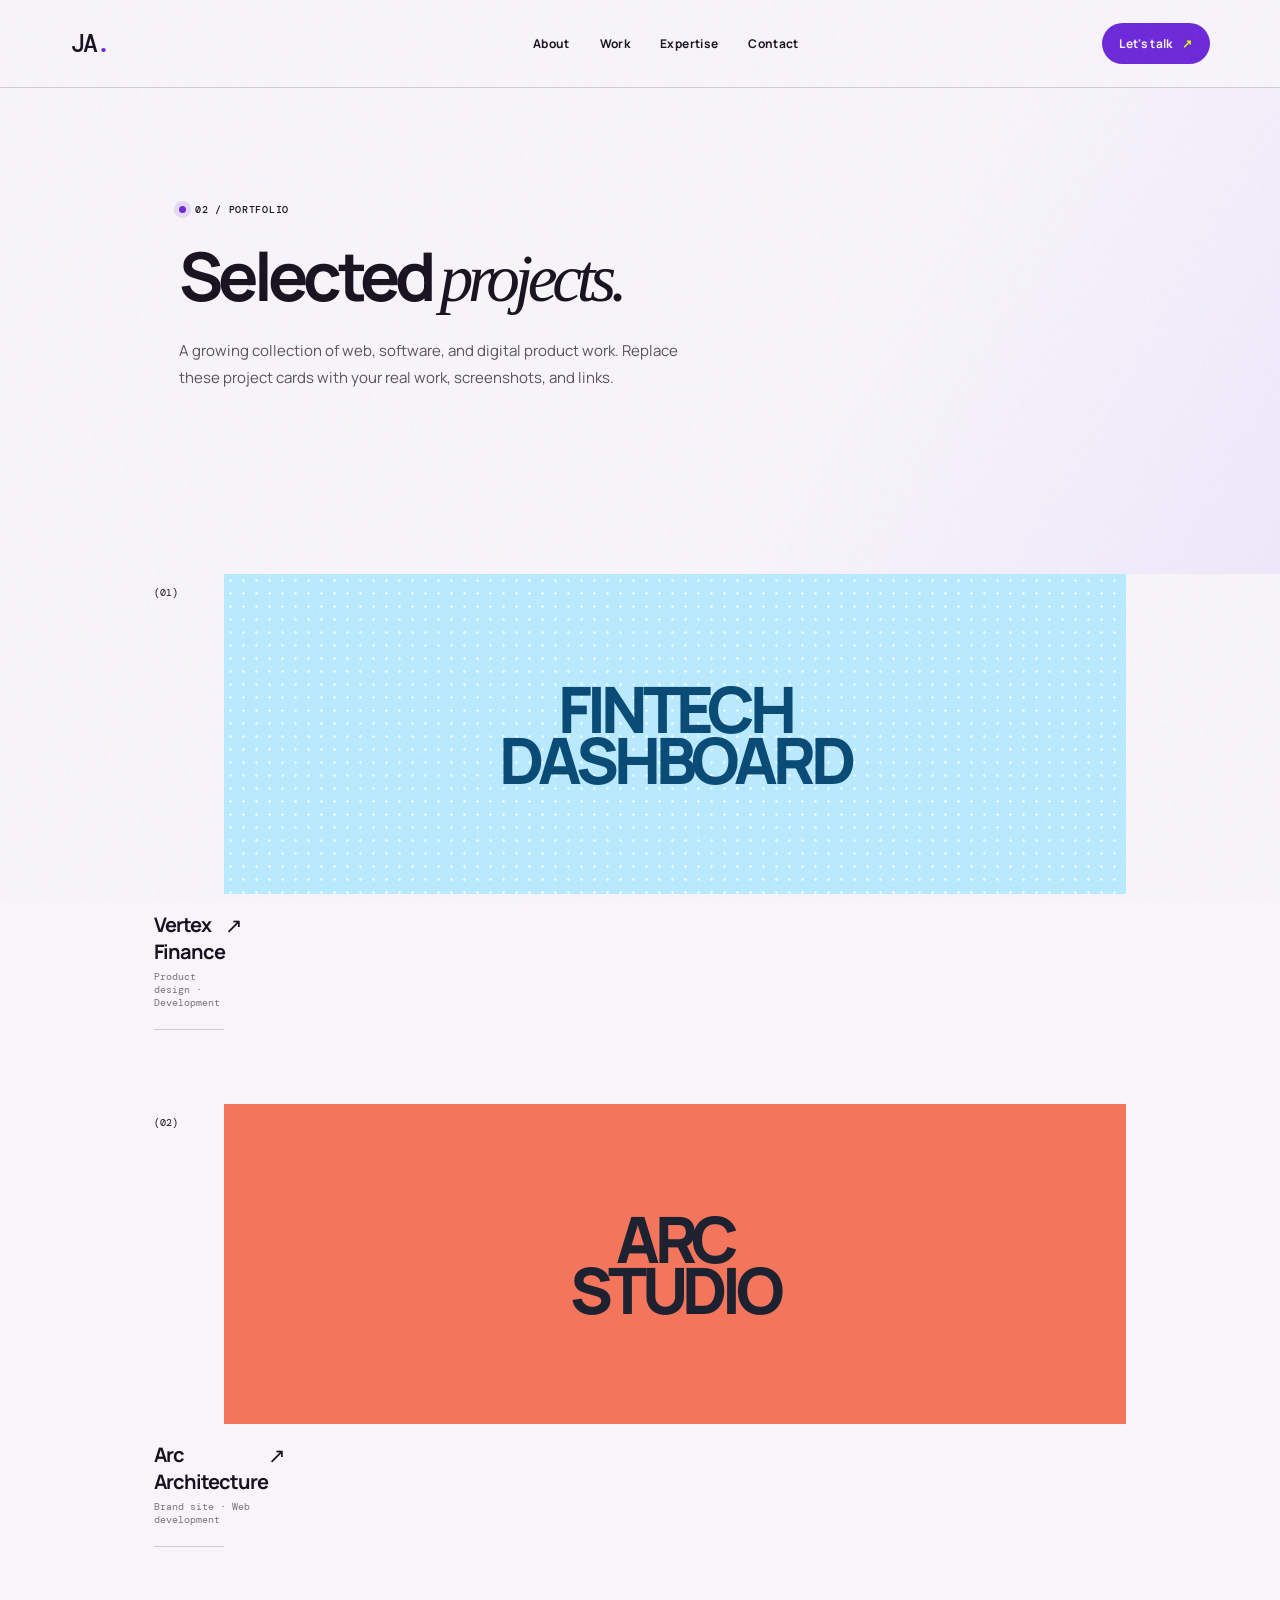
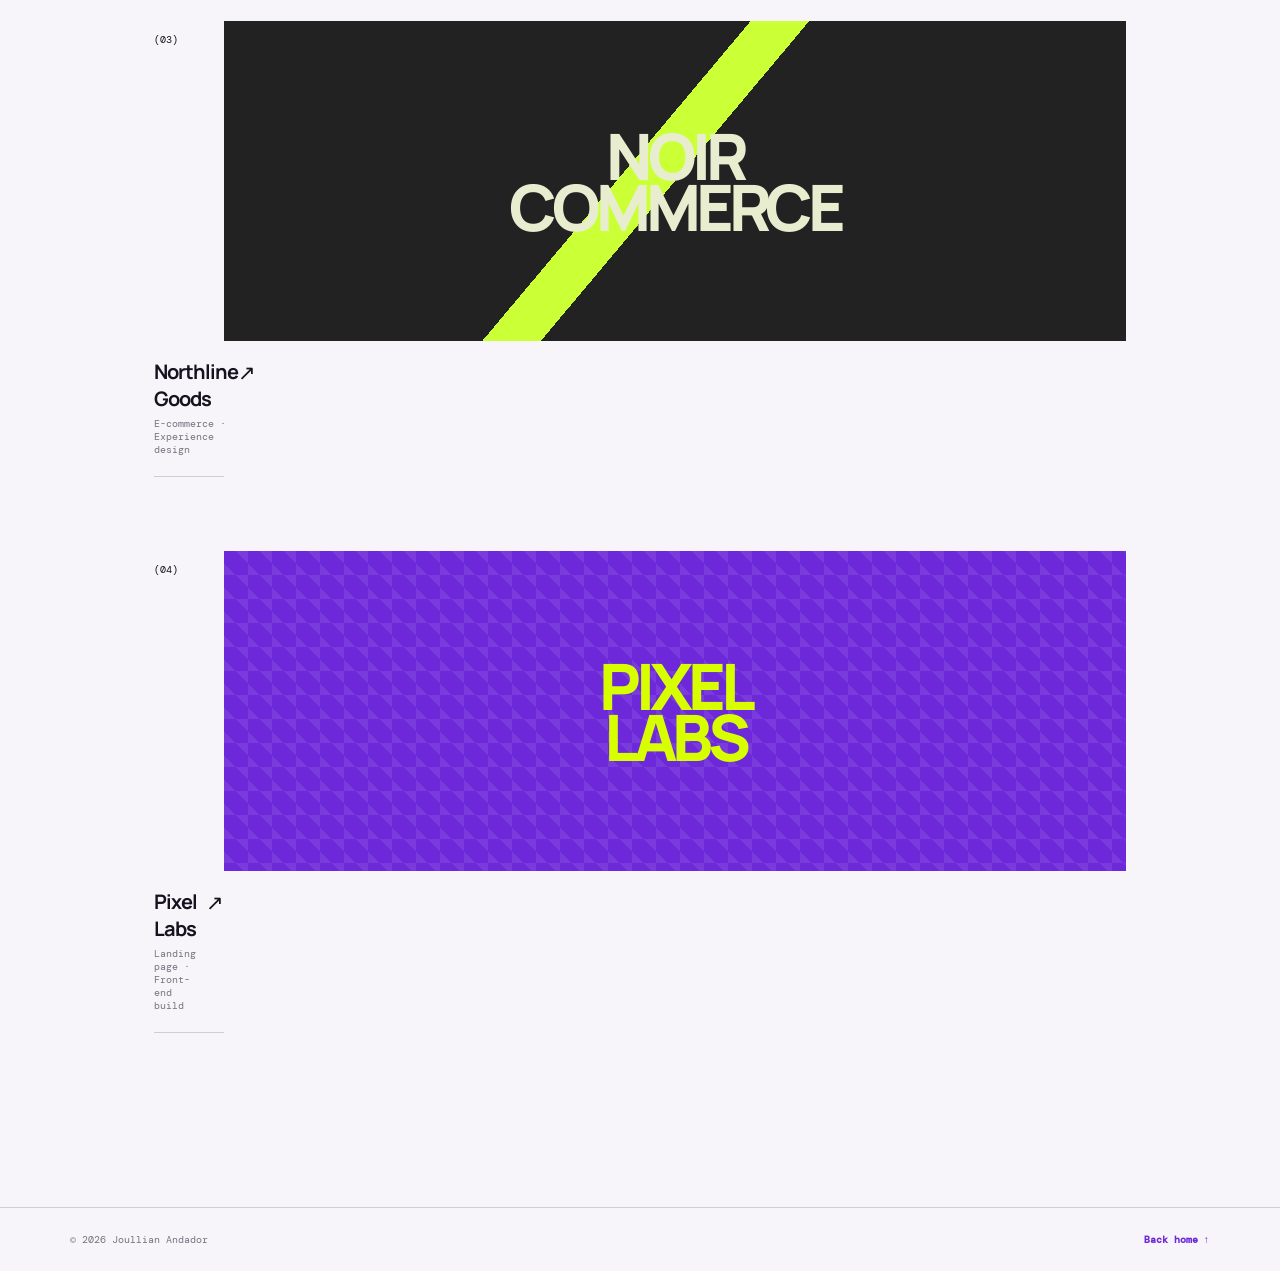
==== projects.html @ 6fc22f57 "Add files via upload" ====
<!DOCTYPE html>
<html lang="en">
<head><meta charset="UTF-8"><meta name="viewport" content="width=device-width,initial-scale=1.0"><meta name="description" content="Selected projects by Joullian Andador."><title>Projects | Joullian Andador</title><link rel="preconnect" href="https://fonts.googleapis.com"><link rel="preconnect" href="https://fonts.gstatic.com" crossorigin><link href="https://fonts.googleapis.com/css2?family=DM+Mono:wght@400;500&family=Manrope:wght@400;500;600;700;800&display=swap" rel="stylesheet"><link rel="stylesheet" href="styles.css"></head>
<body class="inner-page"><div class="noise"></div><header class="site-header inner-header"><a class="brand" href="index.html">JA<span>.</span></a><nav class="nav"><a href="about.html">About</a><a href="projects.html">Work</a><a href="index.html#skills">Expertise</a><a href="index.html#contact">Contact</a></nav><a class="header-cta" href="index.html#contact">Let's talk <span>↗</span></a></header>
<main><section class="page-hero project-page-hero"><p class="eyebrow"><span></span> 02 / PORTFOLIO</p><h1>Selected <em>projects.</em></h1><p>A growing collection of web, software, and digital product work. Replace these project cards with your real work, screenshots, and links.</p></section><section class="all-projects"><a class="project project-a" href="#"><div class="project-number">(01)</div><div class="project-art art-a"><span>FINTECH<br>DASHBOARD</span></div><div class="project-info"><div><h3>Vertex Finance</h3><p>Product design · Development</p></div><span class="project-arrow">↗</span></div></a><a class="project project-b" href="#"><div class="project-number">(02)</div><div class="project-art art-b"><span>ARC<br>STUDIO</span></div><div class="project-info"><div><h3>Arc Architecture</h3><p>Brand site · Web development</p></div><span class="project-arrow">↗</span></div></a><a class="project project-c" href="#"><div class="project-number">(03)</div><div class="project-art art-c"><span>NOIR<br>COMMERCE</span></div><div class="project-info"><div><h3>Northline Goods</h3><p>E-commerce · Experience design</p></div><span class="project-arrow">↗</span></div></a><a class="project project-d" href="#"><div class="project-number">(04)</div><div class="project-art art-d"><span>PIXEL<br>LABS</span></div><div class="project-info"><div><h3>Pixel Labs</h3><p>Landing page · Front-end build</p></div><span class="project-arrow">↗</span></div></a></section></main><footer class="mini-footer"><span>© <span id="year"></span> Joullian Andador</span><a href="index.html">Back home ↑</a></footer><script src="script.js"></script></body></html>
---- styles.css ----
:root{--ink:#101112;--paper:#f2f0eb;--lime:#cdff37;--muted:#85857e;--line:rgba(16,17,18,.18)}*{box-sizing:border-box}html{scroll-behavior:smooth}body{margin:0;background:var(--paper);color:var(--ink);font-family:Manrope,Arial,sans-serif;overflow-x:hidden}.noise{position:fixed;inset:0;opacity:.045;pointer-events:none;z-index:10;background-image:url("data:image/svg+xml,%3Csvg viewBox='0 0 180 180' xmlns='http://www.w3.org/2000/svg'%3E%3Cfilter id='n'%3E%3CfeTurbulence type='fractalNoise' baseFrequency='.95' numOctaves='4' stitchTiles='stitch'/%3E%3C/filter%3E%3Crect width='100%25' height='100%25' filter='url(%23n)' opacity='.8'/%3E%3C/svg%3E")}.cursor-glow{position:fixed;width:360px;height:360px;border-radius:50%;background:radial-gradient(circle,rgba(205,255,55,.16),transparent 65%);pointer-events:none;z-index:0;transform:translate(-50%,-50%);transition:opacity .3s}.site-header{height:88px;display:flex;align-items:center;justify-content:space-between;padding:0 5.5vw;position:absolute;width:100%;z-index:4}.brand{color:var(--ink);text-decoration:none;font-family:'DM Mono',monospace;font-size:25px;font-weight:500;letter-spacing:-2px}.brand span{color:#78a400}.nav{display:flex;gap:30px;margin-left:120px}.nav a,.header-cta,.socials a{color:var(--ink);text-decoration:none;font-size:12px;font-weight:700;letter-spacing:.03em}.nav a{position:relative}.nav a:after{content:'';position:absolute;bottom:-5px;left:0;width:0;height:1px;background:var(--ink);transition:width .25s}.nav a:hover:after{width:100%}.header-cta{background:var(--ink);color:var(--paper);padding:12px 17px;border-radius:50px}.header-cta span,.button span,.text-link span,.contact-email span{color:var(--lime);margin-left:7px}.menu-toggle{display:none}.hero{position:relative;min-height:100vh;padding:170px 5.5vw 75px;display:grid;grid-template-columns:1.15fr .85fr;align-items:center;overflow:hidden}.hero:before{content:'';position:absolute;width:65vw;height:65vw;max-width:900px;max-height:900px;border-radius:50%;border:1px solid rgba(16,17,18,.07);right:-15vw;top:-25vw}.hero-copy{position:relative;z-index:2}.eyebrow,.section-index{font-family:'DM Mono',monospace;font-size:10px;letter-spacing:.07em;font-weight:500}.eyebrow{display:flex;align-items:center;gap:9px;margin:0 0 26px}.eyebrow span{display:inline-block;width:7px;height:7px;border-radius:50%;background:#92c900;box-shadow:0 0 0 5px rgba(146,201,0,.13)}h1,h2,h3,p{margin-top:0}h1{font-size:clamp(45px,5.25vw,83px);letter-spacing:-.07em;line-height:.99;font-weight:700;margin-bottom:28px}em{font-family:Georgia,serif;font-weight:400;letter-spacing:-.08em}.hero-intro{max-width:435px;font-size:14px;line-height:1.75;color:#55564f}.hero-intro strong{color:var(--ink)}.hero-actions{display:flex;align-items:center;gap:25px;margin-top:32px}.button{display:inline-block;text-decoration:none;font-size:12px;font-weight:800;letter-spacing:.02em;padding:15px 20px;border-radius:4px}.button-primary{background:var(--ink);color:white;box-shadow:0 7px 0 transparent;transition:transform .25s,box-shadow .25s}.button-primary:hover{transform:translateY(-4px);box-shadow:0 10px 18px rgba(0,0,0,.16)}.text-link{font-size:12px;font-weight:800;color:var(--ink);text-decoration:none;border-bottom:1px solid var(--ink);padding-bottom:4px;transition:color .2s}.text-link:hover{color:#6a9000}.hero-visual{height:500px;position:relative;z-index:1}.portrait-card{width:min(27vw,350px);height:430px;position:absolute;right:6%;top:18px;background:#d8d5cf;overflow:hidden;transform:rotate(5deg);box-shadow:15px 18px 0 var(--ink);transition:transform .4s ease}.portrait-card img{width:100%;height:100%;object-fit:cover;filter:grayscale(1) contrast(1.05)}.portrait-fallback{height:100%;place-items:center;background:linear-gradient(145deg,#b6b4ac,#dfddd6);font-family:'DM Mono',monospace;color:#f6f4ef;display:none;position:relative}.portrait-fallback span{font-size:clamp(75px,10vw,135px);font-weight:500;letter-spacing:-12px}.portrait-fallback small{position:absolute;bottom:22px;letter-spacing:.18em;font-size:9px}.portrait-label{position:absolute;bottom:0;left:0;right:0;padding:14px 16px;background:var(--ink);color:white;display:flex;justify-content:space-between;align-items:center;font-family:'DM Mono',monospace}.portrait-label span{font-size:8px;color:#a5a59d;letter-spacing:.1em}.portrait-label b{font-size:10px;font-weight:400}.orb{position:absolute;border-radius:50%;filter:blur(1px)}.orb-one{width:260px;height:260px;background:var(--lime);right:0;top:0}.orb-two{width:70px;height:70px;background:#fe7657;left:2%;bottom:20px}.floating-tag{position:absolute;font-family:'DM Mono',monospace;font-size:10px;background:var(--paper);border:1px solid var(--ink);padding:10px 12px;box-shadow:4px 4px 0 var(--ink)}.tag-code{right:0;top:63px}.tag-build{left:0;bottom:34px;background:var(--lime)}.hero-bottom{position:absolute;bottom:28px;left:5.5vw;right:5.5vw;display:flex;align-items:center;gap:16px;font:9px 'DM Mono',monospace;letter-spacing:.08em}.hero-bottom span:last-child{color:var(--muted)}.scroll-line{height:1px;flex:1;background:var(--line);position:relative}.scroll-line:after{content:'';position:absolute;width:23%;height:1px;background:var(--ink);animation:scroll 2s infinite ease-in-out}@keyframes scroll{50%{transform:translateX(300%)}}.section{padding:130px 5.5vw}.about{background:var(--ink);color:var(--paper)}.section-index{margin:0;color:var(--lime)}.section-index span{color:inherit;margin-left:8px}.about-grid{display:grid;grid-template-columns:1.2fr .8fr;gap:12vw;padding:72px 7vw 72px 11vw}.about h2,.skills h2{font-size:clamp(38px,4.8vw,71px);line-height:1.03;letter-spacing:-.07em;margin:0}.about h2 em{color:var(--lime)}.about-text{max-width:405px;font-size:14px;line-height:1.85;color:#babbb4}.about-text p+p{margin-top:18px}.about-text strong{color:var(--paper)}.about .text-link{display:inline-block;color:var(--paper);border-color:var(--paper);margin-top:19px}.stats{border-top:1px solid #41423f;display:grid;grid-template-columns:repeat(3,1fr);padding-top:28px}.stats div{border-left:1px solid #41423f;padding-left:18px}.stats strong{font:500 clamp(33px,4vw,57px) 'DM Mono',monospace;display:block;letter-spacing:-.1em}.stats span{font-size:10px;color:#aaa;display:block;margin-top:9px}.work{padding-bottom:110px}.section-heading{display:flex;justify-content:space-between;align-items:flex-start;margin-bottom:70px}.section-heading>p:last-child{font-size:14px;line-height:1.6;margin-right:17vw;color:#5d5d58}.project-list{max-width:1050px;margin:auto}.project{display:grid;grid-template-columns:70px 1fr;text-decoration:none;color:var(--ink);position:relative;margin-bottom:70px}.project-number{font:10px 'DM Mono',monospace;padding-top:12px}.project-art{height:320px;overflow:hidden;display:grid;place-items:center;font-size:clamp(33px,5vw,68px);font-weight:800;letter-spacing:-.08em;line-height:.8;text-align:center;transition:transform .4s}.project:hover .project-art{transform:scale(.985)}.art-a{background:#b9eaff;color:#084a75;background-image:radial-gradient(circle at 50%,rgba(255,255,255,.8) 1px,transparent 1.5px);background-size:13px 13px}.art-b{background:#f2755c;color:#1e2230}.art-c{background:#222;color:#e8edcf;background-image:linear-gradient(130deg,transparent 45%,#cbff36 45%,#cbff36 50%,transparent 50%)}.project-info{display:flex;justify-content:space-between;border-bottom:1px solid var(--line);padding:17px 0 20px}.project-info h3{font-size:20px;letter-spacing:-.05em;margin-bottom:5px}.project-info p{font:10px 'DM Mono',monospace;color:var(--muted);margin:0}.project-arrow{font-size:21px;transition:transform .25s}.project:hover .project-arrow{transform:translate(4px,-4px)}.all-work{display:block;width:max-content;margin:10px auto}.skills{border-top:1px solid var(--line)}.skills-head{display:grid;grid-template-columns:1.2fr .8fr;gap:10vw;padding:72px 7vw}.skills-head p{font-size:14px;line-height:1.8;color:#5b5c55;max-width:360px}.skills h2 em{color:#81aa00}.skill-grid{display:grid;grid-template-columns:repeat(3,1fr);border-top:1px solid var(--line);border-left:1px solid var(--line)}.skill-card{min-height:270px;padding:28px;border-right:1px solid var(--line);border-bottom:1px solid var(--line);transition:background .3s,transform .3s}.skill-card:hover{background:var(--lime);transform:translateY(-7px)}.skill-icon{font-size:26px}.skill-card h3{font-size:19px;letter-spacing:-.05em;margin:38px 0 12px}.skill-card p{font-size:12px;color:#5c5c55;line-height:1.65;min-height:42px}.chips{display:flex;gap:6px;flex-wrap:wrap;margin-top:22px}.chips span{font:9px 'DM Mono',monospace;border:1px solid rgba(0,0,0,.25);padding:5px 7px}.contact{min-height:88vh;position:relative;overflow:hidden;background:var(--ink);color:var(--paper);padding:135px 5.5vw 28px}.contact-orb{width:65vw;height:65vw;max-width:850px;max-height:850px;border-radius:50%;background:var(--lime);position:absolute;right:-24vw;top:-23vw;opacity:.9}.contact .eyebrow{position:relative}.contact h2{position:relative;font-size:clamp(43px,6vw,91px);line-height:.96;letter-spacing:-.07em;margin:40px 0}.contact h2 em{color:var(--lime)}.contact-email{position:relative;color:var(--paper);font:clamp(18px,2.1vw,31px) 'DM Mono',monospace;text-decoration:none;border-bottom:1px solid #75766f;padding-bottom:8px}.contact-footer{position:absolute;left:5.5vw;right:5.5vw;bottom:28px;display:flex;justify-content:space-between;align-items:end;border-top:1px solid #3c3d3b;padding-top:22px;font:10px 'DM Mono',monospace;color:#a1a29a}.contact-footer p{margin:0}.socials{display:flex;flex-wrap:wrap;justify-content:flex-end;gap:17px}.socials a{color:var(--paper);font-size:10px}.reveal{opacity:0;transform:translateY(24px);transition:opacity .75s ease,transform .75s cubic-bezier(.2,.8,.2,1)}.reveal.visible{opacity:1;transform:none}.delay-1{transition-delay:.12s}.delay-2{transition-delay:.24s}
@media(max-width:760px){.site-header{height:72px;padding:0 6vw}.nav,.header-cta{display:none}.menu-toggle{display:flex;width:40px;height:36px;flex-direction:column;justify-content:center;gap:6px;background:transparent;border:0}.menu-toggle i{display:block;width:23px;height:2px;background:var(--ink);margin-left:auto}.nav.open{display:flex;position:absolute;top:71px;left:0;right:0;margin:0;background:var(--paper);padding:22px 6vw;flex-direction:column;gap:20px;border-bottom:1px solid var(--line)}.hero{padding:122px 6vw 80px;display:block;min-height:850px}.hero h1{font-size:clamp(46px,13vw,70px)}.hero-visual{height:350px;margin-top:35px}.portrait-card{width:215px;height:285px;right:11%;top:22px;box-shadow:10px 12px 0 var(--ink)}.orb-one{width:190px;height:190px}.tag-code{top:5px}.tag-build{bottom:10px}.about-grid,.skills-head{grid-template-columns:1fr;padding:55px 0;gap:30px}.section{padding:85px 6vw}.stats{grid-template-columns:1fr 1fr;gap:25px}.stats div:last-child{grid-column:span 2}.section-heading{margin-bottom:43px}.section-heading>p:last-child{margin:0;text-align:right;font-size:12px}.project{grid-template-columns:1fr;margin-bottom:48px}.project-number{padding:0 0 8px}.project-art{height:230px}.project-info{padding:13px 0}.skill-grid{grid-template-columns:1fr}.skill-card{min-height:230px}.contact{padding:85px 6vw 130px;min-height:680px}.contact-orb{width:480px;height:480px;right:-280px;top:-170px}.contact-footer{left:6vw;right:6vw;bottom:22px;display:block}.socials{justify-content:flex-start;gap:11px 16px;margin-top:19px}.cursor-glow{display:none}}

/* Purple and neon-lime visual system */
:root{--ink:#17121f;--paper:#f7f5fa;--purple:#6d28d9;--lime:#d7ff00;--muted:#77727f;--line:rgba(23,18,31,.18)}
.brand span{color:var(--purple)}.header-cta,.button-primary{background:var(--purple)}.eyebrow span{background:var(--purple);box-shadow:0 0 0 5px rgba(109,40,217,.13)}.text-link:hover{color:var(--purple)}.orb-two{background:var(--purple)}.skills h2 em{color:var(--purple)}.cursor-glow{background:radial-gradient(circle,rgba(109,40,217,.15),transparent 65%)}.hero:before{border-color:rgba(109,40,217,.13)}
.socials{display:flex;flex-wrap:wrap;justify-content:flex-end;gap:9px}.socials a{color:var(--ink);background:var(--lime);border:1px solid var(--lime);padding:9px 11px;border-radius:3px;font:700 10px Manrope,Arial,sans-serif;letter-spacing:.02em;transition:background .2s,color .2s,transform .2s}.socials a span{color:var(--purple);margin-left:4px;font-size:12px}.socials a:hover{background:var(--purple);border-color:var(--purple);color:white;transform:translateY(-3px)}.socials a:hover span{color:var(--lime)}
.inner-page{background:var(--paper)}.inner-header{position:relative;border-bottom:1px solid var(--line)}.page-hero{padding:115px 14vw 100px;min-height:54vh;background:linear-gradient(120deg,#f7f5fa 65%,#eee8fb)}.page-hero h1{margin:24px 0}.page-hero>p:last-child{font-size:15px;line-height:1.8;color:#57515f;max-width:500px}.bio-section{display:grid;grid-template-columns:.85fr 1.15fr;gap:10vw;align-items:center;padding:100px 12vw}.bio-image{position:relative;max-width:390px}.bio-image img{width:100%;display:block;filter:contrast(1.04)}.bio-image span{display:block;background:var(--purple);color:white;padding:12px;font:10px 'DM Mono',monospace;letter-spacing:.08em}.bio-copy h2{font-size:clamp(38px,4.5vw,64px);letter-spacing:-.07em;line-height:1.02;margin:28px 0}.bio-copy h2 em{color:var(--purple)}.bio-copy>p:not(.section-index){font-size:14px;line-height:1.85;color:#5d5762}.bio-copy .button{margin-top:14px}.principles{padding:90px 5.5vw;background:var(--ink);color:var(--paper)}.principle-grid{display:grid;grid-template-columns:repeat(3,1fr);margin-top:55px;border-top:1px solid #494253}.principle-grid article{padding:28px;border-right:1px solid #494253}.principle-grid article:first-child{padding-left:0}.principle-grid span{font:10px 'DM Mono',monospace;color:var(--lime)}.principle-grid h3{font-size:26px;letter-spacing:-.06em;margin:45px 0 10px}.principle-grid p{font-size:13px;line-height:1.7;color:#b8b2bf;max-width:220px}.all-projects{padding:0 12vw 100px}.all-projects .project{max-width:1050px;margin:0 auto 74px}.art-d{background:var(--purple);color:var(--lime);background-image:linear-gradient(45deg,rgba(255,255,255,.09) 25%,transparent 25%,transparent 75%,rgba(255,255,255,.09) 75%);background-size:24px 24px}.mini-footer{padding:25px 5.5vw;border-top:1px solid var(--line);display:flex;justify-content:space-between;font:10px 'DM Mono',monospace;color:var(--muted)}.mini-footer a{color:var(--purple);font-weight:700;text-decoration:none}
@media(max-width:760px){.socials{justify-content:flex-start;gap:8px;margin-top:19px}.page-hero{padding:80px 6vw 65px;min-height:auto}.bio-section{grid-template-columns:1fr;padding:65px 6vw;gap:45px}.bio-image{max-width:300px}.principle-grid{grid-template-columns:1fr;margin-top:30px}.principle-grid article,.principle-grid article:first-child{padding:24px 0;border-right:0;border-bottom:1px solid #494253}.principle-grid h3{margin:18px 0 8px}.all-projects{padding:0 6vw 60px}.mini-footer{padding:22px 6vw}}
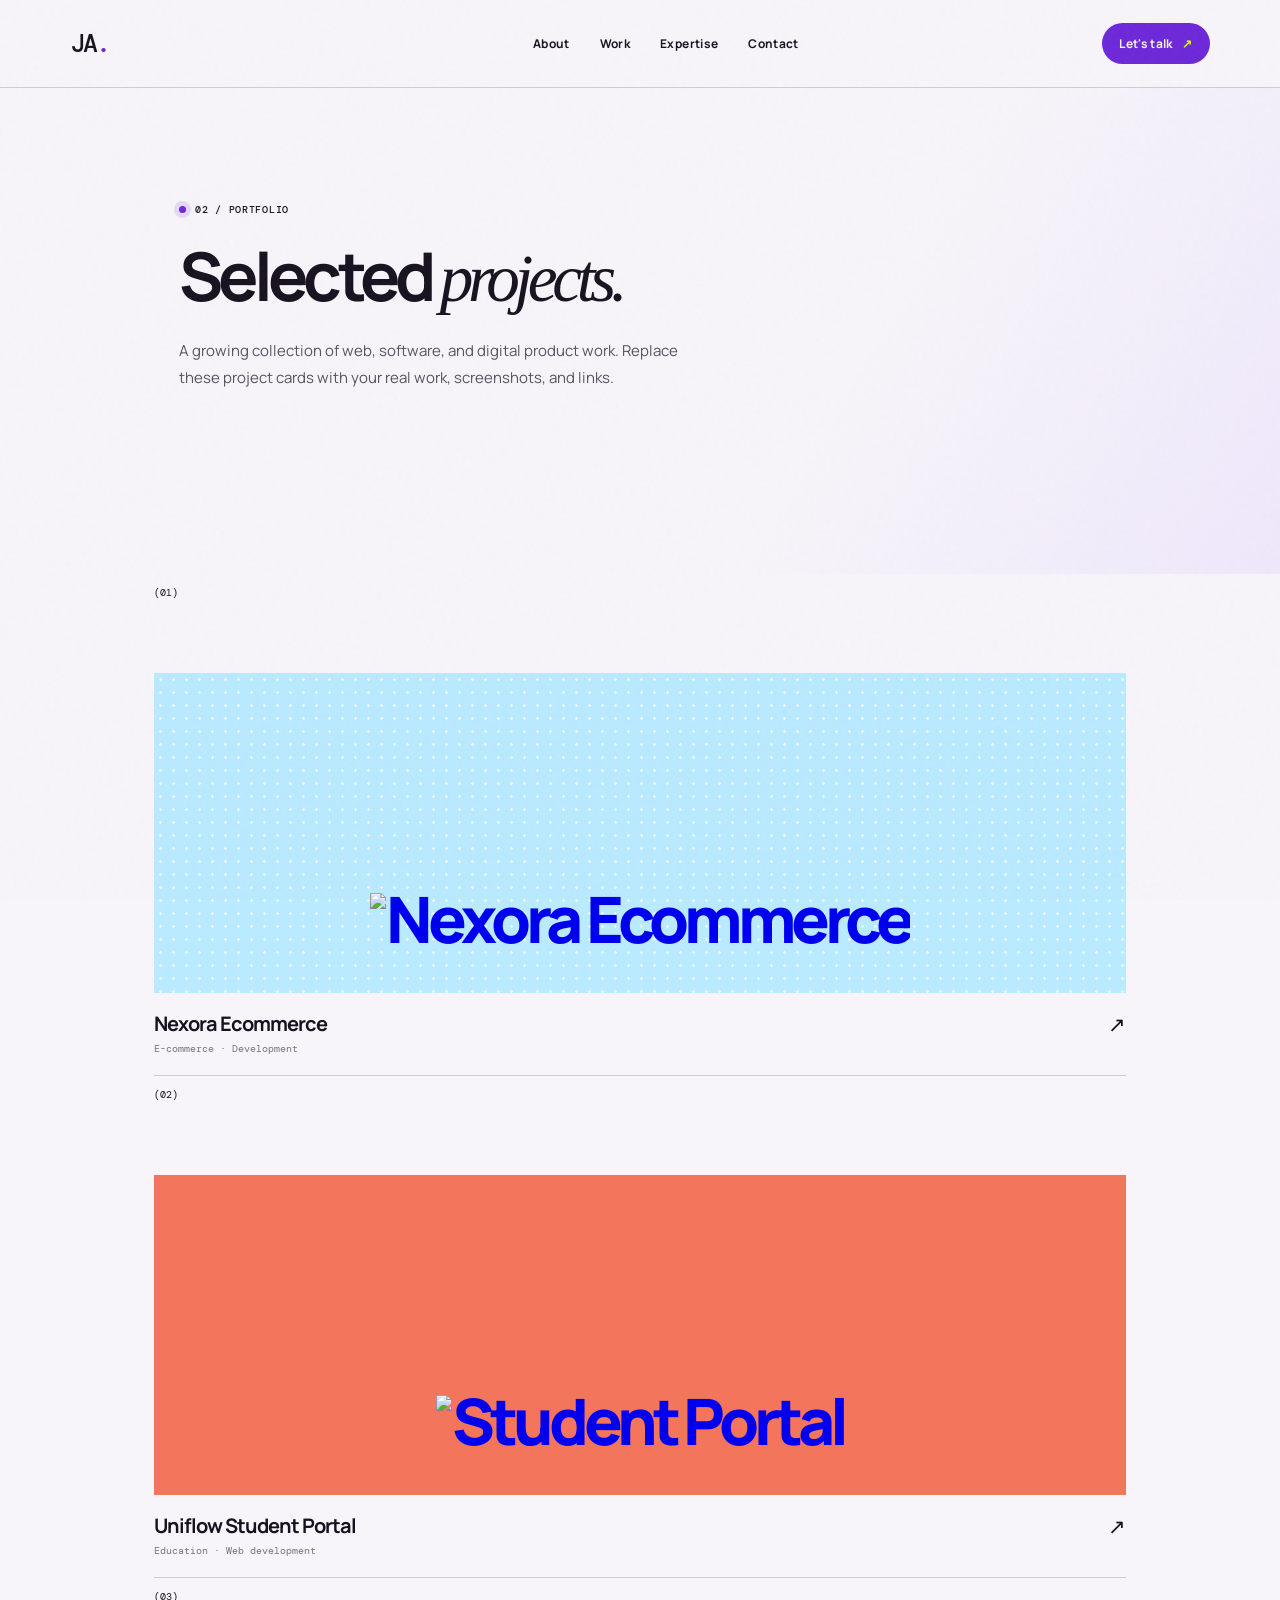
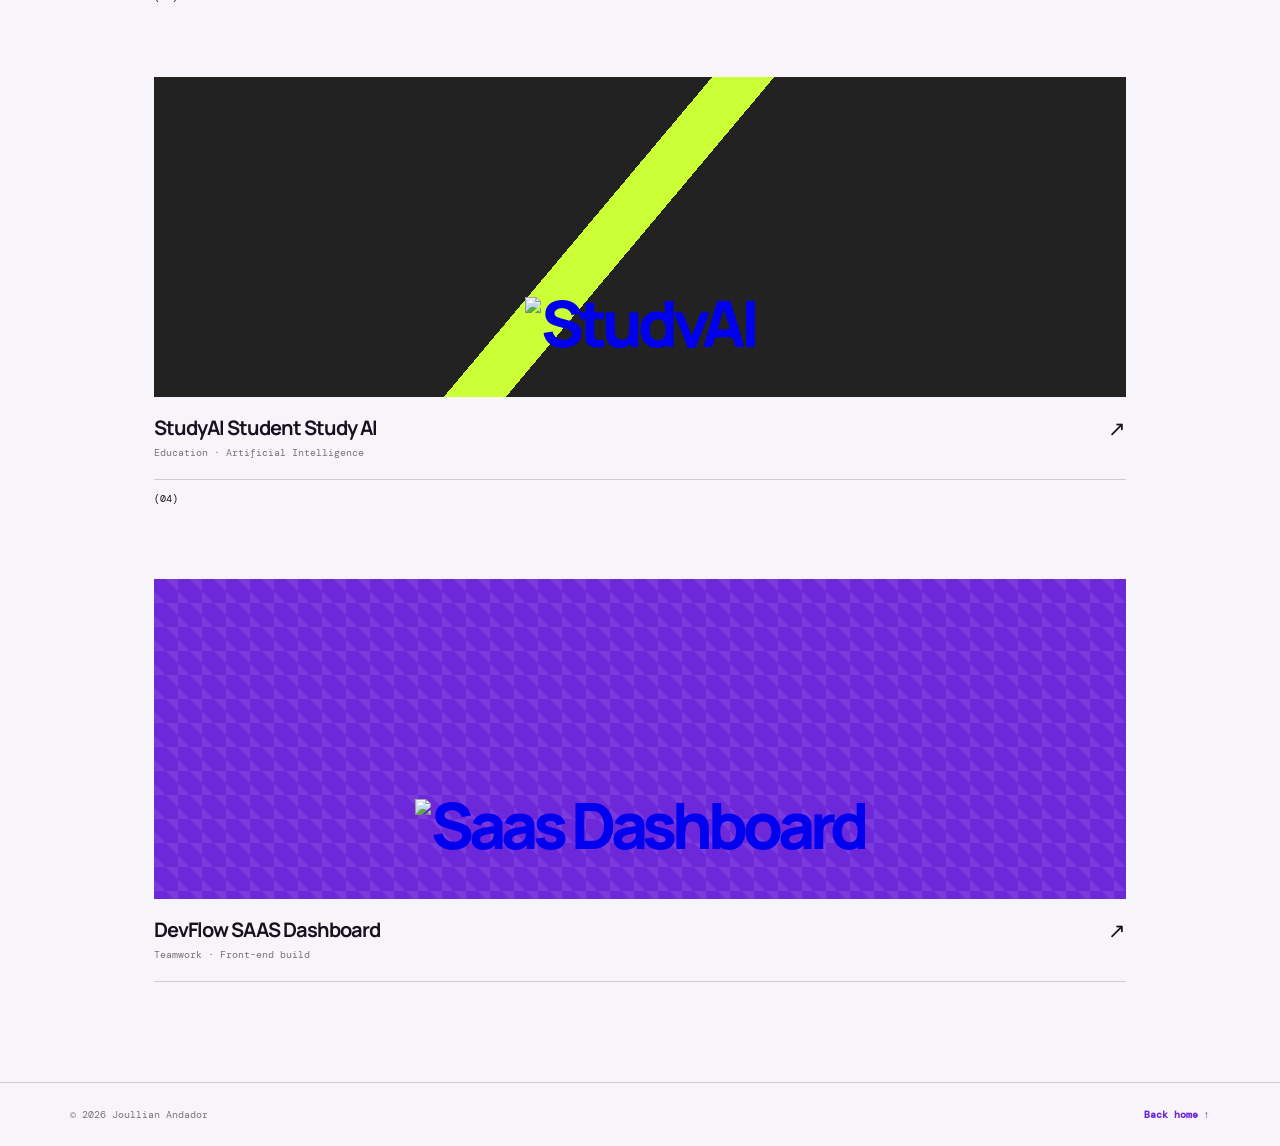
==== commit 98d97289: "Revise projects section with new project entries Updated project details and added links to project " ====
--- a/projects.html
+++ b/projects.html
@@ -1,5 +1,120 @@
-<!DOCTYPE html>
+<!doctype html>
 <html lang="en">
-<head><meta charset="UTF-8"><meta name="viewport" content="width=device-width,initial-scale=1.0"><meta name="description" content="Selected projects by Joullian Andador."><title>Projects | Joullian Andador</title><link rel="preconnect" href="https://fonts.googleapis.com"><link rel="preconnect" href="https://fonts.gstatic.com" crossorigin><link href="https://fonts.googleapis.com/css2?family=DM+Mono:wght@400;500&family=Manrope:wght@400;500;600;700;800&display=swap" rel="stylesheet"><link rel="stylesheet" href="styles.css"></head>
-<body class="inner-page"><div class="noise"></div><header class="site-header inner-header"><a class="brand" href="index.html">JA<span>.</span></a><nav class="nav"><a href="about.html">About</a><a href="projects.html">Work</a><a href="index.html#skills">Expertise</a><a href="index.html#contact">Contact</a></nav><a class="header-cta" href="index.html#contact">Let's talk <span>↗</span></a></header>
-<main><section class="page-hero project-page-hero"><p class="eyebrow"><span></span> 02 / PORTFOLIO</p><h1>Selected <em>projects.</em></h1><p>A growing collection of web, software, and digital product work. Replace these project cards with your real work, screenshots, and links.</p></section><section class="all-projects"><a class="project project-a" href="#"><div class="project-number">(01)</div><div class="project-art art-a"><span>FINTECH<br>DASHBOARD</span></div><div class="project-info"><div><h3>Vertex Finance</h3><p>Product design · Development</p></div><span class="project-arrow">↗</span></div></a><a class="project project-b" href="#"><div class="project-number">(02)</div><div class="project-art art-b"><span>ARC<br>STUDIO</span></div><div class="project-info"><div><h3>Arc Architecture</h3><p>Brand site · Web development</p></div><span class="project-arrow">↗</span></div></a><a class="project project-c" href="#"><div class="project-number">(03)</div><div class="project-art art-c"><span>NOIR<br>COMMERCE</span></div><div class="project-info"><div><h3>Northline Goods</h3><p>E-commerce · Experience design</p></div><span class="project-arrow">↗</span></div></a><a class="project project-d" href="#"><div class="project-number">(04)</div><div class="project-art art-d"><span>PIXEL<br>LABS</span></div><div class="project-info"><div><h3>Pixel Labs</h3><p>Landing page · Front-end build</p></div><span class="project-arrow">↗</span></div></a></section></main><footer class="mini-footer"><span>© <span id="year"></span> Joullian Andador</span><a href="index.html">Back home ↑</a></footer><script src="script.js"></script></body></html>
+  <head>
+    <meta charset="UTF-8" />
+    <meta name="viewport" content="width=device-width,initial-scale=1.0" />
+    <meta name="description" content="Selected projects by Joullian Andador." />
+    <title>Projects | Joullian Andador</title>
+    <link rel="preconnect" href="https://fonts.googleapis.com" />
+    <link rel="preconnect" href="https://fonts.gstatic.com" crossorigin />
+    <link
+      href="https://fonts.googleapis.com/css2?family=DM+Mono:wght@400;500&family=Manrope:wght@400;500;600;700;800&display=swap"
+      rel="stylesheet"
+    />
+    <link rel="stylesheet" href="styles.css" />
+  </head>
+  <body class="inner-page">
+    <div class="noise"></div>
+    <header class="site-header inner-header">
+      <a class="brand" href="index.html">JA<span>.</span></a>
+      <nav class="nav">
+        <a href="about.html">About</a><a href="projects.html">Work</a
+        ><a href="index.html#skills">Expertise</a
+        ><a href="index.html#contact">Contact</a>
+      </nav>
+      <a class="header-cta" href="index.html#contact"
+        >Let's talk <span>↗</span></a
+      >
+    </header>
+    <main>
+      <section class="page-hero project-page-hero">
+        <p class="eyebrow"><span></span> 02 / PORTFOLIO</p>
+        <h1>Selected <em>projects.</em></h1>
+        <p>
+          A growing collection of web, software, and digital product work.
+          Replace these project cards with your real work, screenshots, and
+          links.
+        </p>
+      </section>
+      <section class="all-projects">
+
+  <!-- PROJECT 01 -->
+  <a class="project project-a" href="#">
+    <div class="project-number">(01)</div>
+
+    <div class="project-art art-a">
+      <a href="https://joullianandador07.github.io/Joullian-ecommerce-site/"><img src="assets/ecommerce.png" alt="Nexora Ecommerce"></a>
+    </div>
+
+    <div class="project-info">
+      <div>
+        <h3>Nexora Ecommerce</h3>
+        <p>E-commerce · Development</p>
+      </div>
+      <span class="project-arrow">↗</span>
+    </div>
+  </a>
+
+
+  <!-- PROJECT 02 -->
+  <a class="project project-b" href="#">
+    <div class="project-number">(02)</div>
+
+    <div class="project-art art-b">
+      <a href="https://joullianandador07.github.io/Joullian-student-portal/"><img src="assets/student portal.png" alt="Student Portal"></a>
+    </div>
+
+    <div class="project-info">
+      <div>
+        <h3>Uniflow Student Portal</h3>
+        <p>Education · Web development</p>
+      </div>
+      <span class="project-arrow">↗</span>
+    </div>
+  </a>
+
+
+  <!-- PROJECT 03 -->
+  <a class="project project-c" href="#">
+    <div class="project-number">(03)</div>
+
+    <div class="project-art art-c">
+      <a href="https://joullianandador07.github.io/Joullian-ai-study-assistant/"><img src="assets/student study ai.png" alt="StudyAI"></a>
+    </div>
+
+    <div class="project-info">
+      <div>
+        <h3>StudyAI Student Study AI</h3>
+        <p>Education ·  Artificial Intelligence</p>
+      </div>
+      <span class="project-arrow">↗</span>
+    </div>
+  </a>
+
+
+  <!-- PROJECT 04 -->
+  <a class="project project-d" href="#">
+    <div class="project-number">(04)</div>
+
+    <div class="project-art art-d">
+      <a href="https://joullianandador07.github.io/Joullian-saas-dashboard/"><img src="assets/saas dashboard.png" alt="Saas Dashboard"></a>
+    </div>
+
+    <div class="project-info">
+      <div>
+        <h3>DevFlow SAAS Dashboard</h3>
+        <p>Teamwork · Front-end build</p>
+      </div>
+      <span class="project-arrow">↗</span>
+    </div>
+  </a>
+
+</section>
+    </main>
+    <footer class="mini-footer">
+      <span>© <span id="year"></span> Joullian Andador</span
+      ><a href="index.html">Back home ↑</a>
+    </footer>
+    <script src="script.js"></script>
+  </body>
+</html>
